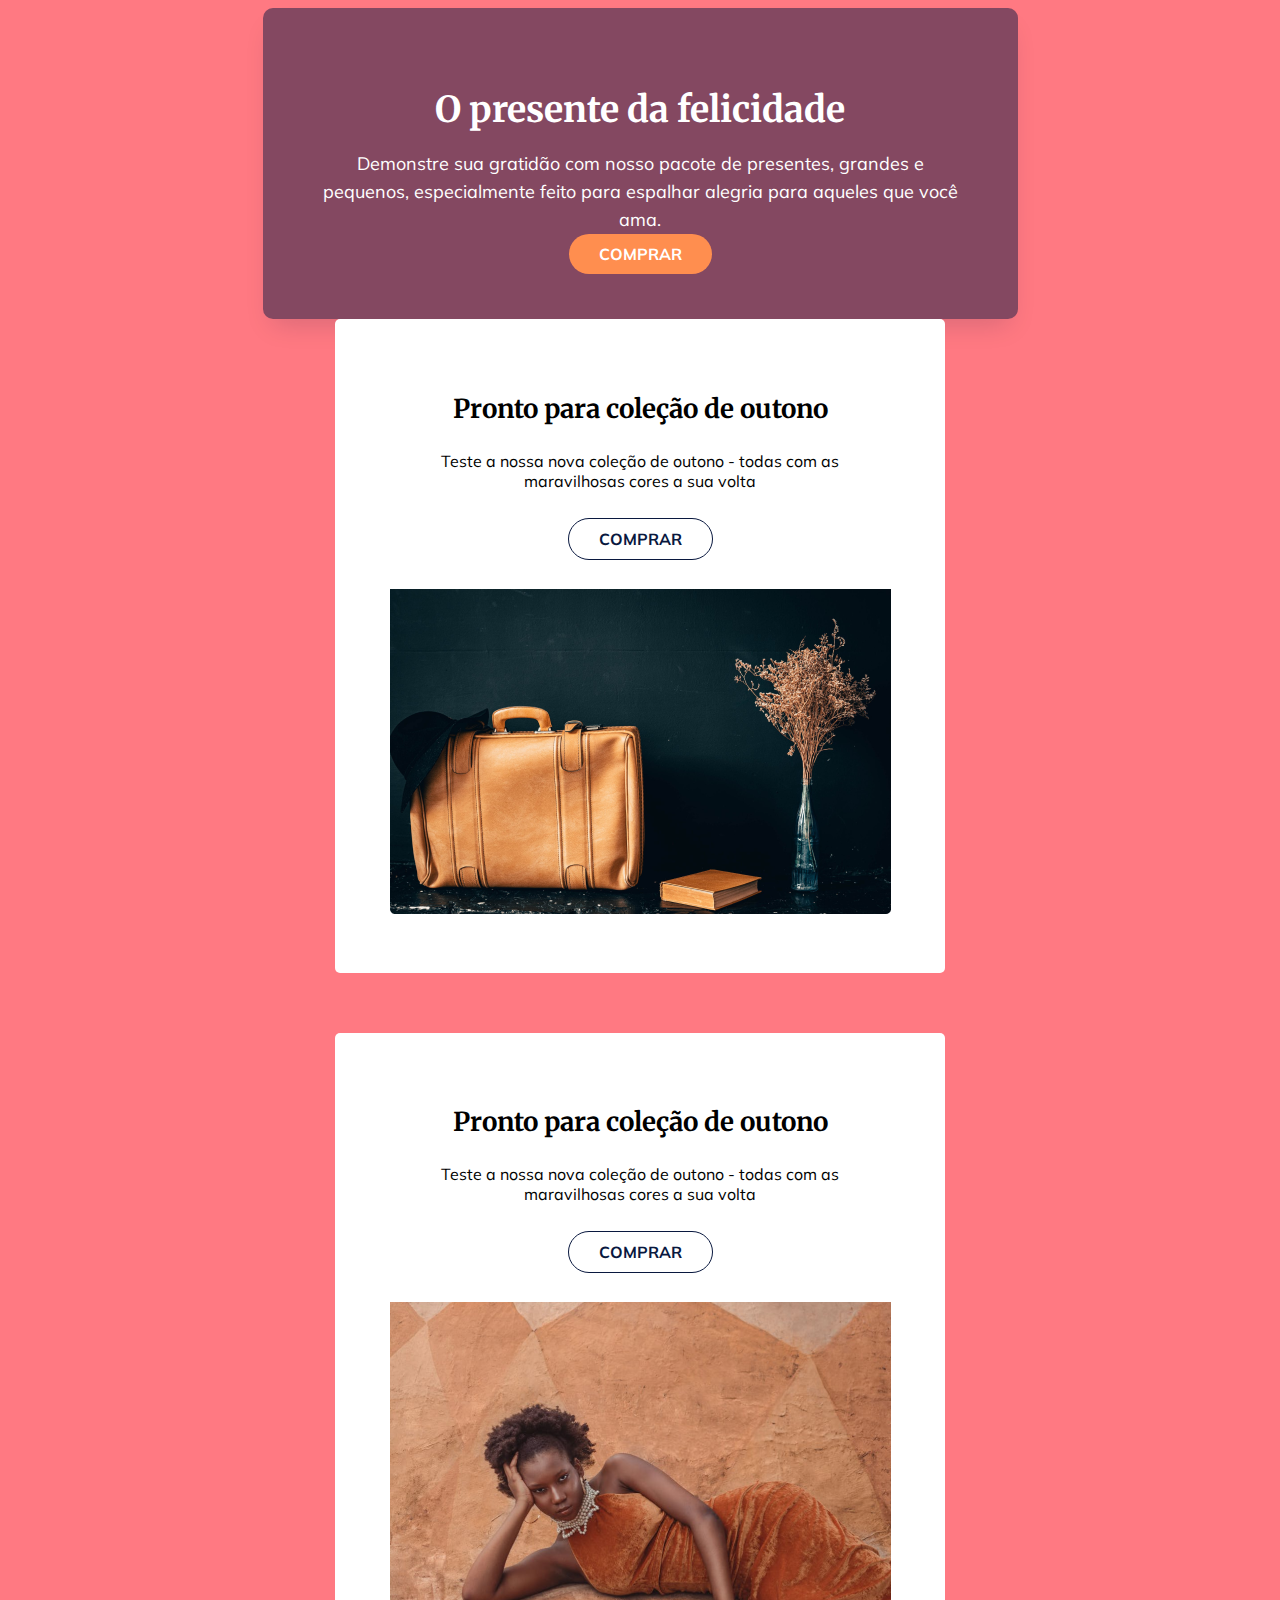
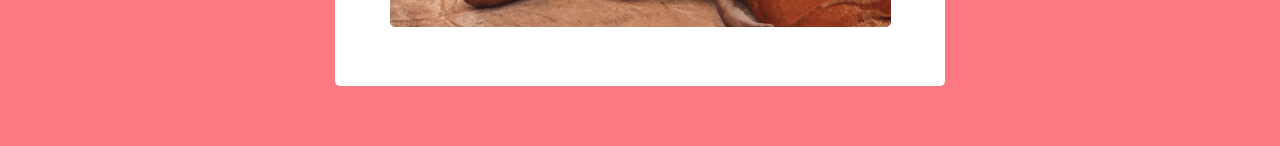
==== Módulo1/Front-end/front-integral-mais-propriedades-master/casa-05/index.html @ f1803987 "Atividades de Front" ====
<!DOCTYPE html>
<html lang="pt">

<head>
    <meta charset="UTF-8">
    <meta name="viewport" content="width=device-width, initial-scale=1.0">
    <link rel="preconnect" href="https://fonts.googleapis.com">
    <link rel="preconnect" href="https://fonts.gstatic.com" crossorigin>
    <link
        href="https://fonts.googleapis.com/css2?family=Merriweather:wght@400;700&family=Mulish:wght@400;700&display=swap"
        rel="stylesheet">
    <link rel="stylesheet" href="estilos.css">
    <title>Atv Casa</title>
</head>

<body>
    <div class="conteiner">
        <div class="card call-to-action">
            <h1>O presente da felicidade</h1>
            <p>Demonstre sua gratidão com nosso pacote de presentes, grandes e pequenos, especialmente feito para
                espalhar
                alegria para aqueles que você ama.</p>
            <a href="#" class="btn">COMPRAR</a>
        </div>

        <div class="card produto">
            <div class="conteudo-car">
                <h1>Pronto para coleção de outono</h1>
                <p>Teste a nossa nova coleção de outono - todas com as maravilhosas cores a sua volta</p>
                <a href="#" class="btn">COMPRAR</a>
            </div>
            <img src="assets/model.png" alt="produto">
        </div>
        <div class="card produto">
            <div class="conteudo-car">
                <h1>Pronto para coleção de outono</h1>
                <p>Teste a nossa nova coleção de outono - todas com as maravilhosas cores a sua volta</p>
                <a href="#" class="btn">COMPRAR</a>
            </div>
            <img src="assets/products.png" alt="model">
        </div>
    </div>

</body>

</html>
---- Módulo1/Front-end/front-integral-mais-propriedades-master/casa-05/estilos.css ----
body {
    background-color: #ff7982 ;
}

.card {
    padding: 55px;
    margin: 0px auto;
    text-align: center;
}

.call-to-action {
    background: rgba(9, 24, 63, 0.5);
    box-shadow: 0px 14px 25px -10px rgba(9, 24, 63, 0.17);
    border-radius: 10px;
    color: white;
    max-width: 645px;
}

.produto {
    max-width: 500px;
    background-color: #FFF;
    color: black;
    border-radius: 5px;
    margin-bottom: 60px;
}

.call-to-action h1 {
    font-family: 'Merriweather', serif;
    font-size: 36px;
    margin-bottom: 10px;
}

.call-to-action p {
    font-size: 18px;
    line-height: 28px;
    margin-bottom: 10px;
}

.call-to-action .btn{
    background: #FF8E4F;
    color: #FFF;
}

.produto .btn {
    background: #fff;
    border: 1px solid #09183f;
    color: #09183f;
}

.produto h1 {
    font-family: 'Merriweather', serif;
    font-size: 26px;
    margin-bottom: 26px;
}

.produto p {
    margin-bottom: 38px;
}


.produto .conteudo-card {
    padding: 50px 60px 40px 60px;
}

p, a {
    font-family: 'Mulish', sans-serif;
}


.btn {
    text-decoration: none;
    border-radius: 50px;
    padding: 10px 30px;
    font-weight: 700;
}

.produto img {
    margin-top: 40px;
}

.container div{
    background: #f4f8fd;
}
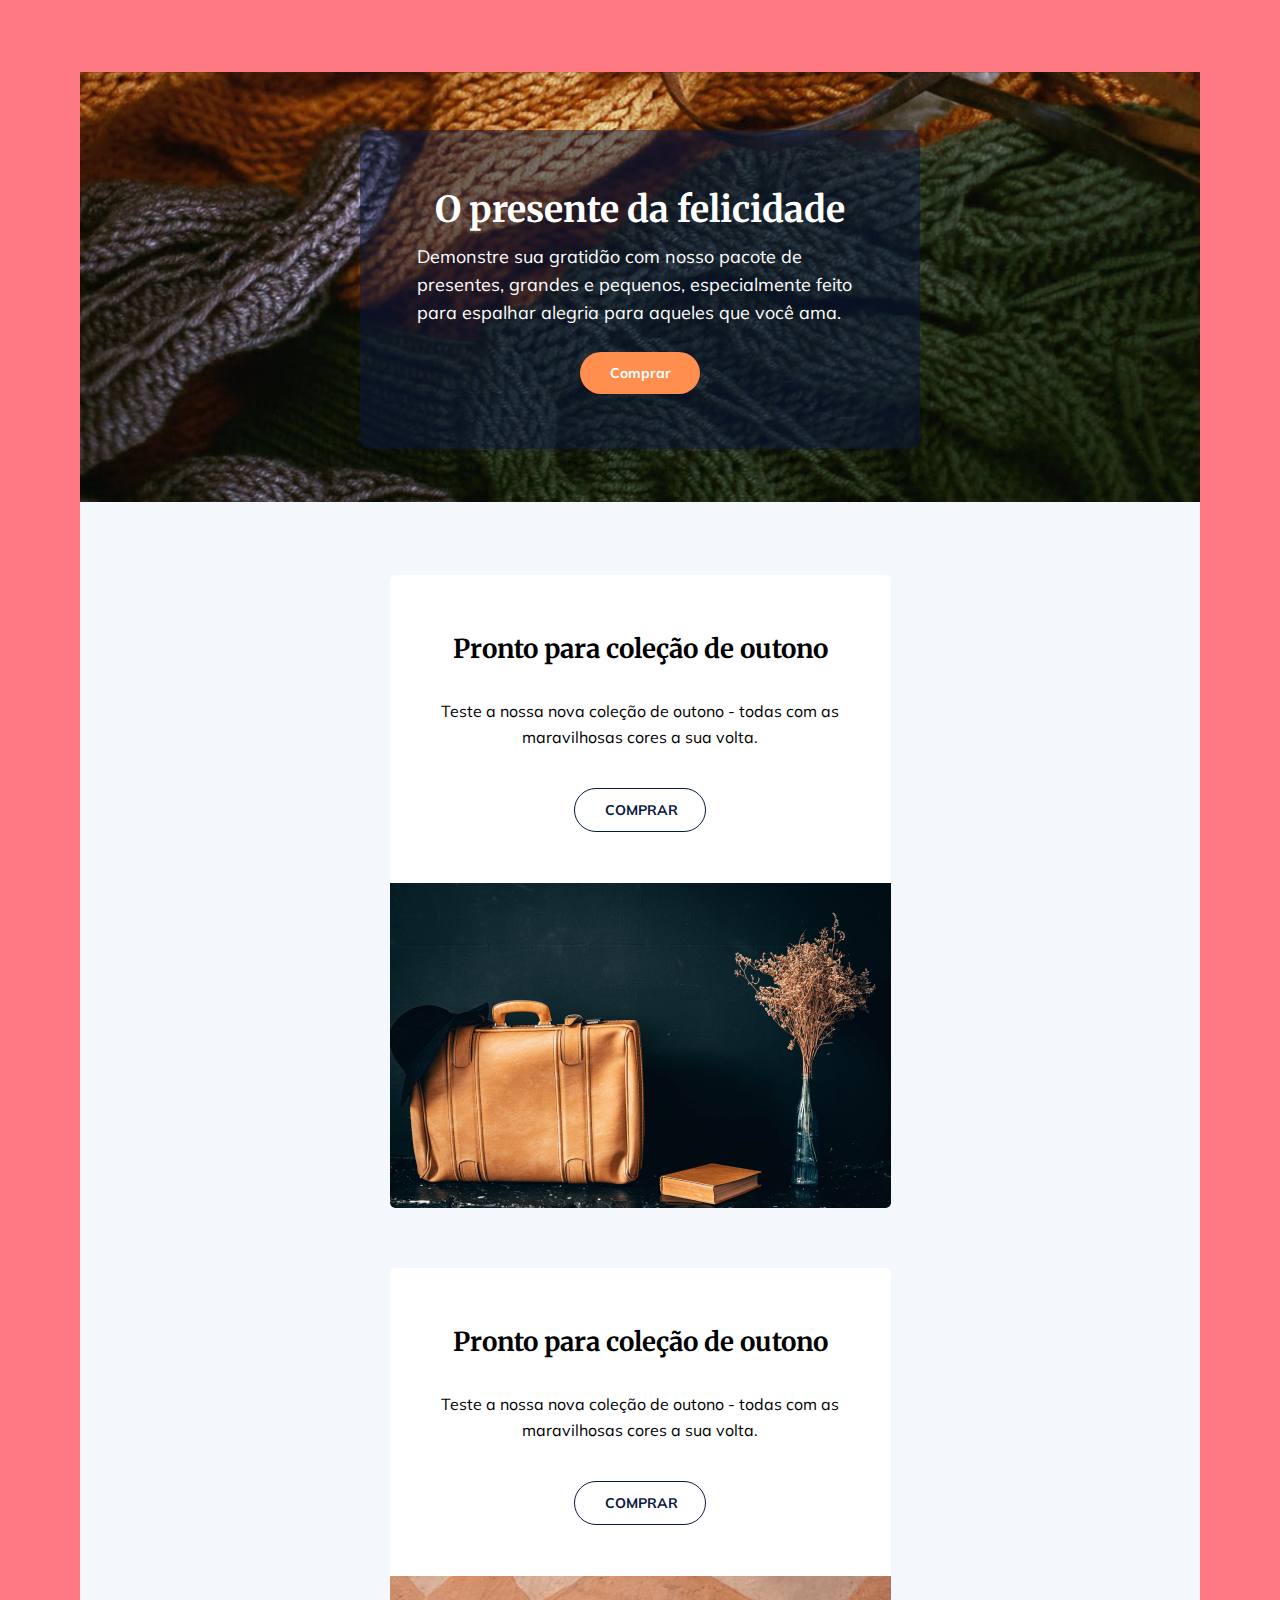
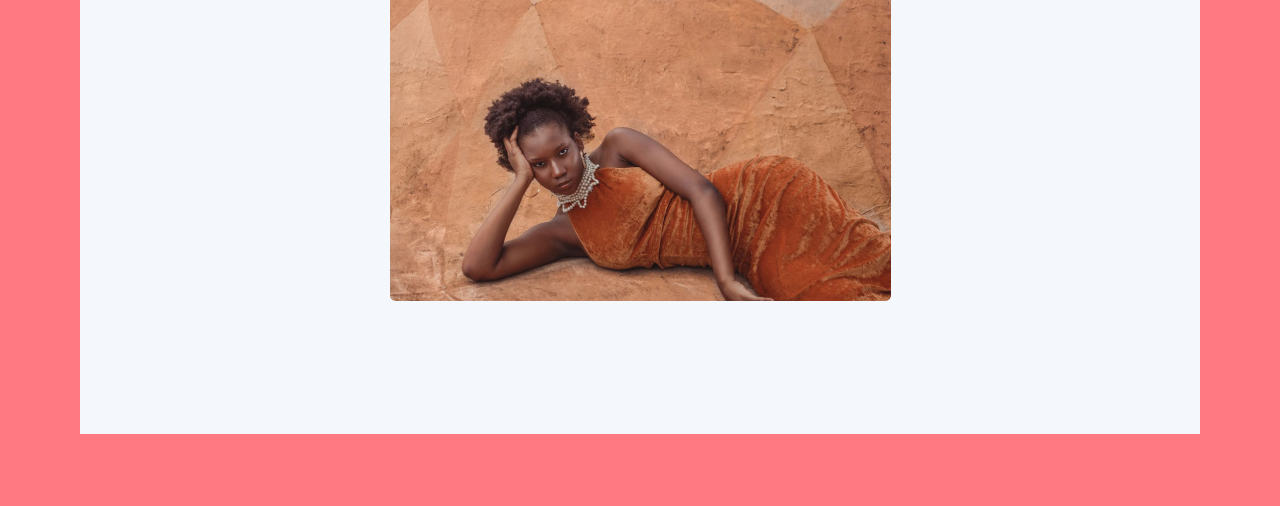
==== commit 5eac8fff: "Att da atv" ====
--- a/Módulo1/Front-end/front-integral-mais-propriedades-master/casa-05/index.html
+++ b/Módulo1/Front-end/front-integral-mais-propriedades-master/casa-05/index.html
@@ -4,43 +4,39 @@
 <head>
     <meta charset="UTF-8">
     <meta name="viewport" content="width=device-width, initial-scale=1.0">
-    <link rel="preconnect" href="https://fonts.googleapis.com">
-    <link rel="preconnect" href="https://fonts.gstatic.com" crossorigin>
-    <link
-        href="https://fonts.googleapis.com/css2?family=Merriweather:wght@400;700&family=Mulish:wght@400;700&display=swap"
-        rel="stylesheet">
+    <title>Document</title>
     <link rel="stylesheet" href="estilos.css">
-    <title>Atv Casa</title>
 </head>
 
 <body>
-    <div class="conteiner">
-        <div class="card call-to-action">
-            <h1>O presente da felicidade</h1>
-            <p>Demonstre sua gratidão com nosso pacote de presentes, grandes e pequenos, especialmente feito para
-                espalhar
-                alegria para aqueles que você ama.</p>
-            <a href="#" class="btn">COMPRAR</a>
-        </div>
-
-        <div class="card produto">
-            <div class="conteudo-car">
-                <h1>Pronto para coleção de outono</h1>
-                <p>Teste a nossa nova coleção de outono - todas com as maravilhosas cores a sua volta</p>
-                <a href="#" class="btn">COMPRAR</a>
+    <div class="container">
+        <header>
+            <div class="card-blue">
+                <h2>O presente da felicidade</h2>
+                <p>Demonstre sua gratidão com nosso pacote de presentes, grandes e pequenos, especialmente feito para
+                    espalhar alegria para aqueles que você ama.</p>
+                <a href="#">Comprar</a>
             </div>
-            <img src="assets/model.png" alt="produto">
-        </div>
-        <div class="card produto">
-            <div class="conteudo-car">
-                <h1>Pronto para coleção de outono</h1>
-                <p>Teste a nossa nova coleção de outono - todas com as maravilhosas cores a sua volta</p>
-                <a href="#" class="btn">COMPRAR</a>
-            </div>
-            <img src="assets/products.png" alt="model">
-        </div>
+        </header>
+        <section>
+            <article>
+                <div class="card-white">
+                    <h3>Pronto para coleção de outono</h3>
+                    <p>Teste a nossa nova coleção de outono - todas com as maravilhosas cores a sua volta.</p>
+                    <a href="#">Comprar</a>
+                </div>
+                <img src="assets/model.png">
+            </article>
+            <article>
+                <div class="card-white">
+                    <h3>Pronto para coleção de outono</h3>
+                    <p>Teste a nossa nova coleção de outono - todas com as maravilhosas cores a sua volta.</p>
+                    <a href="#">Comprar</a>
+                </div>
+                <img src="assets/products.png">
+            </article>
+        </section>
     </div>
-
 </body>
 
 </html>--- a/Módulo1/Front-end/front-integral-mais-propriedades-master/casa-05/estilos.css
+++ b/Módulo1/Front-end/front-integral-mais-propriedades-master/casa-05/estilos.css
@@ -1,83 +1,140 @@
-body {
-    background-color: #ff7982 ;
+@import url('https://fonts.googleapis.com/css2?family=Merriweather:wght@700&display=swap');
+
+@import url('https://fonts.googleapis.com/css2?family=Mulish&display=swap');
+
+* {
+    padding: 0;
+    margin: 0;
+    box-sizing: border-box;
 }
 
-.card {
-    padding: 55px;
-    margin: 0px auto;
-    text-align: center;
+body {
+    background: #FF7982;
 }
 
-.call-to-action {
-    background: rgba(9, 24, 63, 0.5);
-    box-shadow: 0px 14px 25px -10px rgba(9, 24, 63, 0.17);
-    border-radius: 10px;
-    color: white;
-    max-width: 645px;
+.container {
+    margin: 72px 80px;
 }
 
-.produto {
-    max-width: 500px;
-    background-color: #FFF;
-    color: black;
-    border-radius: 5px;
-    margin-bottom: 60px;
+header {
+    background: brown url('assets/background.png')  center bottom;
+    background-size: cover;
+    padding: 0.05px;
 }
 
-.call-to-action h1 {
-    font-family: 'Merriweather', serif;
-    font-size: 36px;
-    margin-bottom: 10px;
+div.card-blue {
+    background: rgba(9, 24, 63, 0.5);
+    border-radius: 10px;
+    width: 50%;
+    margin: 58px auto 53px auto;
+    filter:drop-shadow(0px, 14px, 25, rgba(9, 24, 63,0.17));
+    padding: 0.05px;
+    color: white;
 }
 
-.call-to-action p {
-    font-size: 18px;
-    line-height: 28px;
-    margin-bottom: 10px;
+div.card-blue h2 {
+    font-family: Merriweather;
+    font-size: 36px;
+    font-style: normal;
+    font-weight: 700;
+    line-height: 46px;
+    letter-spacing: 0em;
+    text-align: center;
+    margin: 57px auto 10px auto;
 }
 
-.call-to-action .btn{
-    background: #FF8E4F;
-    color: #FFF;
+div.card-blue p {
+    font-family: Mulish;
+    font-size: 18px;
+    font-style: normal;
+    font-weight: 400;
+    line-height: 28px;
+    letter-spacing: 0em;
+    text-align: left;
+    margin: 0 57px 25px 57px;
+    font-family: 'Mulish', sans-serif;
 }
 
-.produto .btn {
-    background: #fff;
-    border: 1px solid #09183f;
-    color: #09183f;
+div.card-blue a {
+    opacity: 100%;
+    font-family: Mulish;
+    font-size: 14px;
+    font-style: normal;
+    font-weight: 700;
+    line-height: 24px;
+    letter-spacing: 0em;
+    text-align: center;
+    display: block;
+    margin: 0 auto 55px auto;
+    padding: 9px 30px;
+    border-radius: 50px;
+    background: #FF8E4F;
+    color: white;
+    text-decoration: none;
+    max-width: 120px;
 }
 
-.produto h1 {
-    font-family: 'Merriweather', serif;
+section {
+    background: #F4F8FD;
+    padding: 73px;
+}
+
+.card-white {
+    background: white;
+    padding: 51px;
+    border-radius: 5px 5px 0 0;
+    width: 501px;
+    margin: 0 auto;
+}
+
+article img {
+    display: block;
+    width: 501px;
+    margin: 0 auto;
+    border-radius: 0 0 5px 5px;
+}
+
+.card-white h3 {
+    font-family: Merriweather;
     font-size: 26px;
+    font-style: normal;
+    font-weight: 700;
+    line-height: 46px;
+    letter-spacing: 0em;
+    text-align: center;
     margin-bottom: 26px;
 }
 
-.produto p {
+.card-white p {
+    font-family: Mulish;
+    font-size: 16px;
+    font-style: normal;
+    font-weight: 400;
+    line-height: 26px;
+    letter-spacing: 0em;
+    text-align: center;
     margin-bottom: 38px;
 }
 
-
-.produto .conteudo-card {
-    padding: 50px 60px 40px 60px;
+.card-white a {
+    padding: 9px 30px;
+    border: 1px solid #09183F;
+    border-radius: 50px;
+    font-family: Mulish;
+    font-size: 14px;
+    font-style: normal;
+    font-weight: 700;
+    line-height: 24px;
+    letter-spacing: 0em;
+    text-align: center;
+    text-transform: uppercase;
+    color: #09183F;
+    text-decoration: none;
+    display: block;
+    margin: 0 auto;
+    width: 132px;
 }
 
-p, a {
-    font-family: 'Mulish', sans-serif;
-}
-
-
-.btn {
-    text-decoration: none;
-    border-radius: 50px;
-    padding: 10px 30px;
-    font-weight: 700;
-}
-
-.produto img {
-    margin-top: 40px;
-}
-
-.container div{
-    background: #f4f8fd;
+article {
+    margin-bottom: 60px;
 }